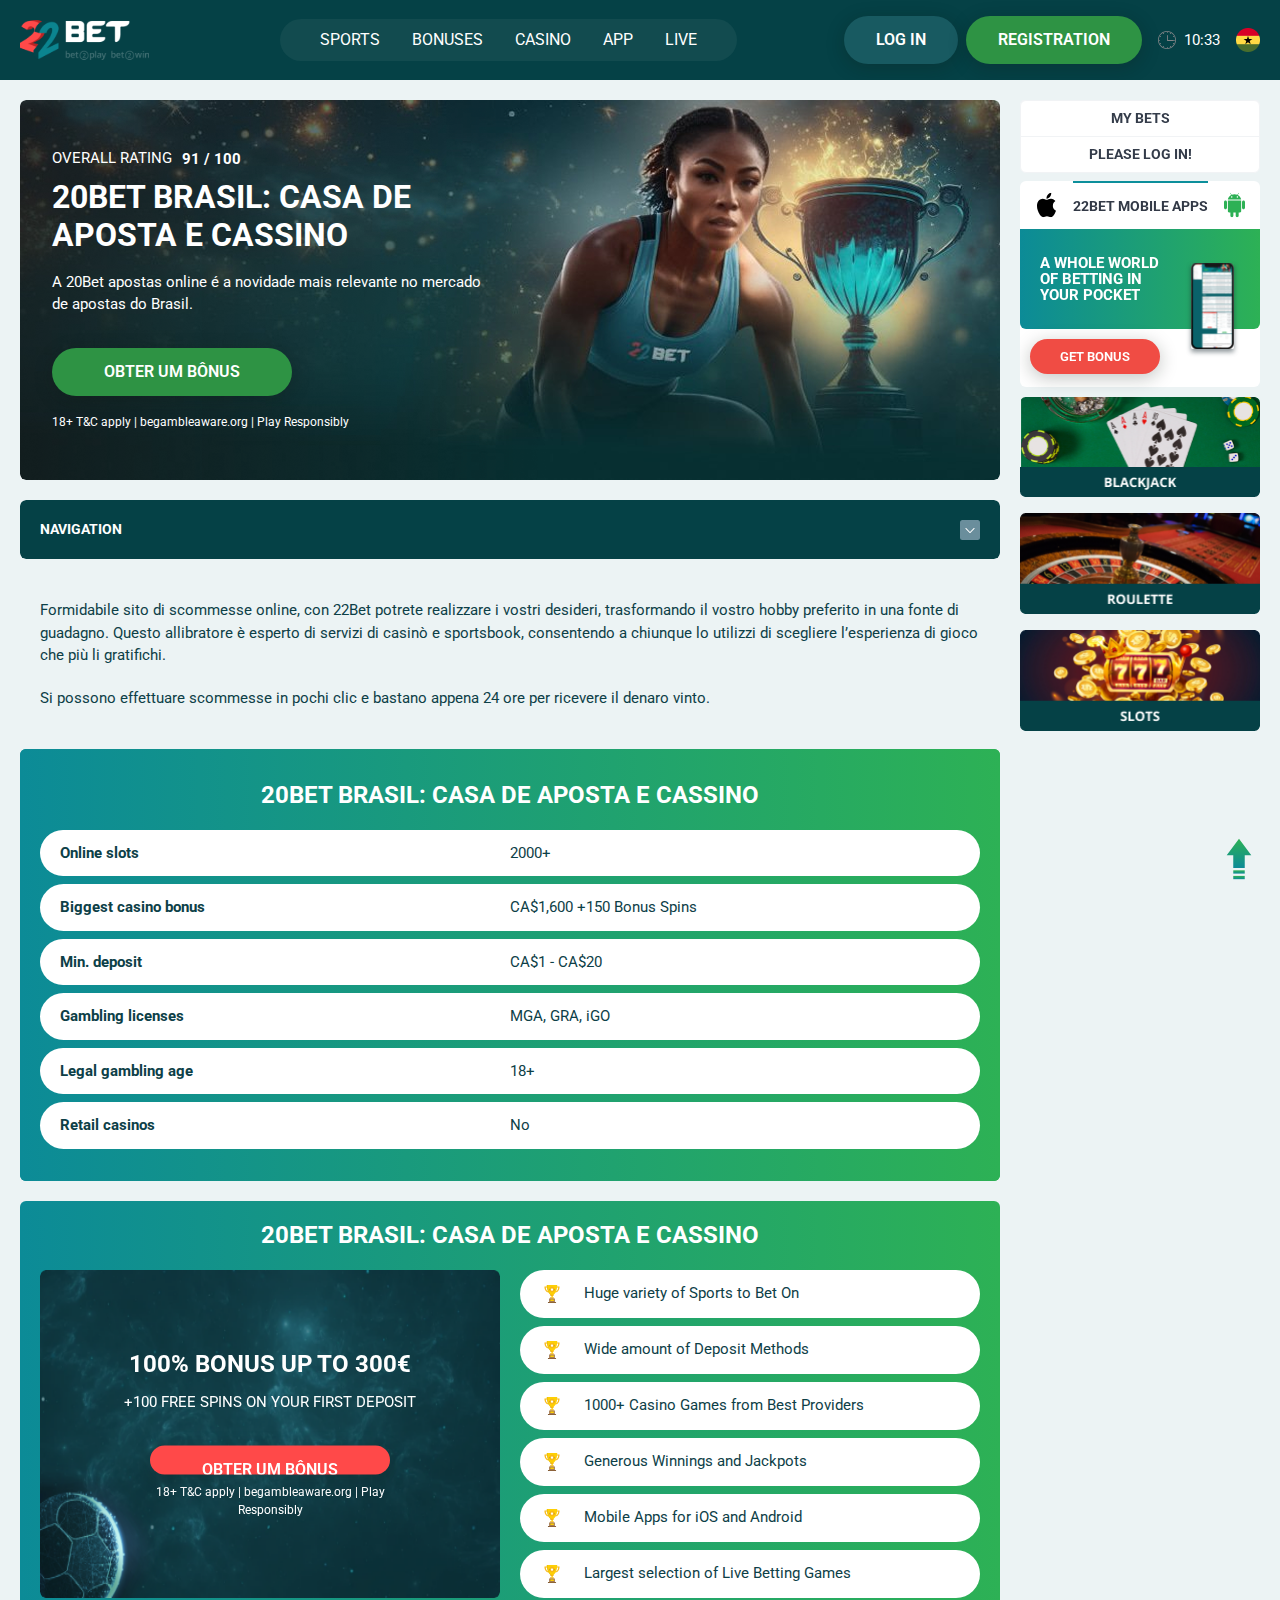
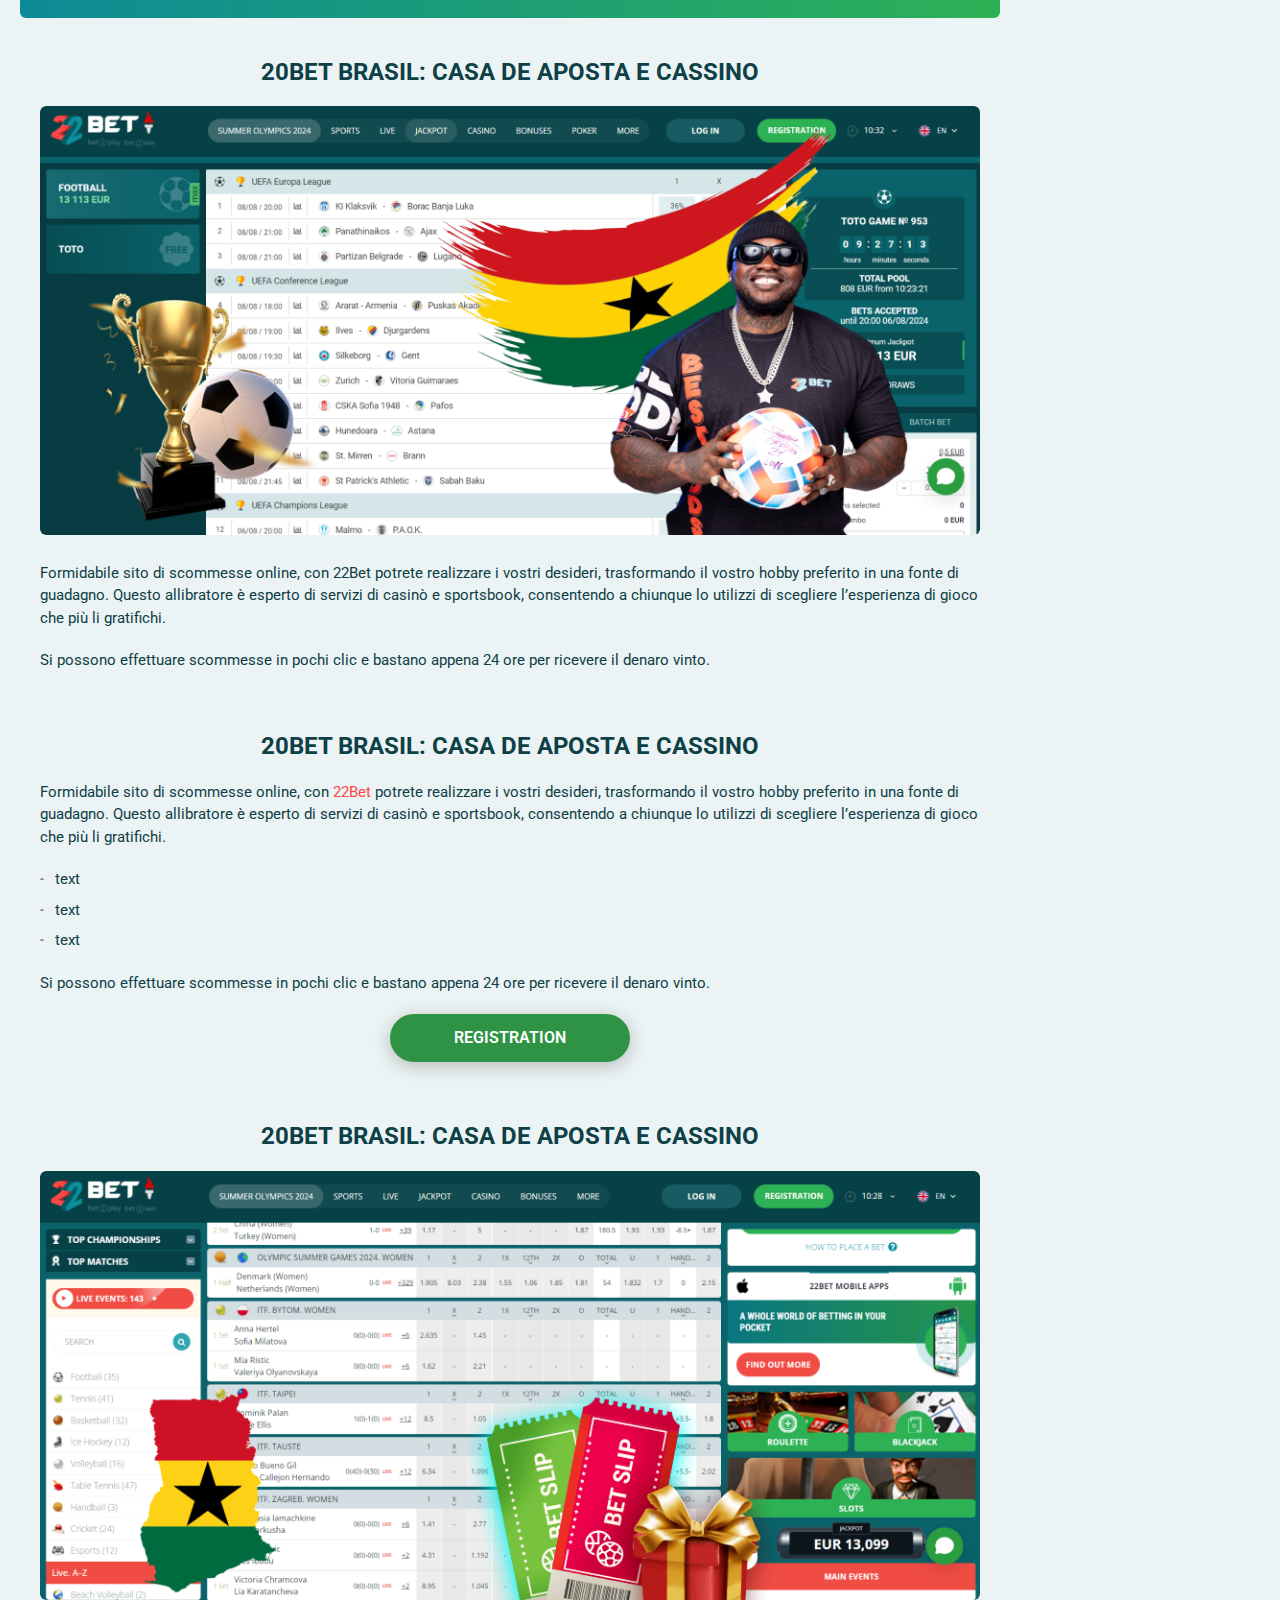
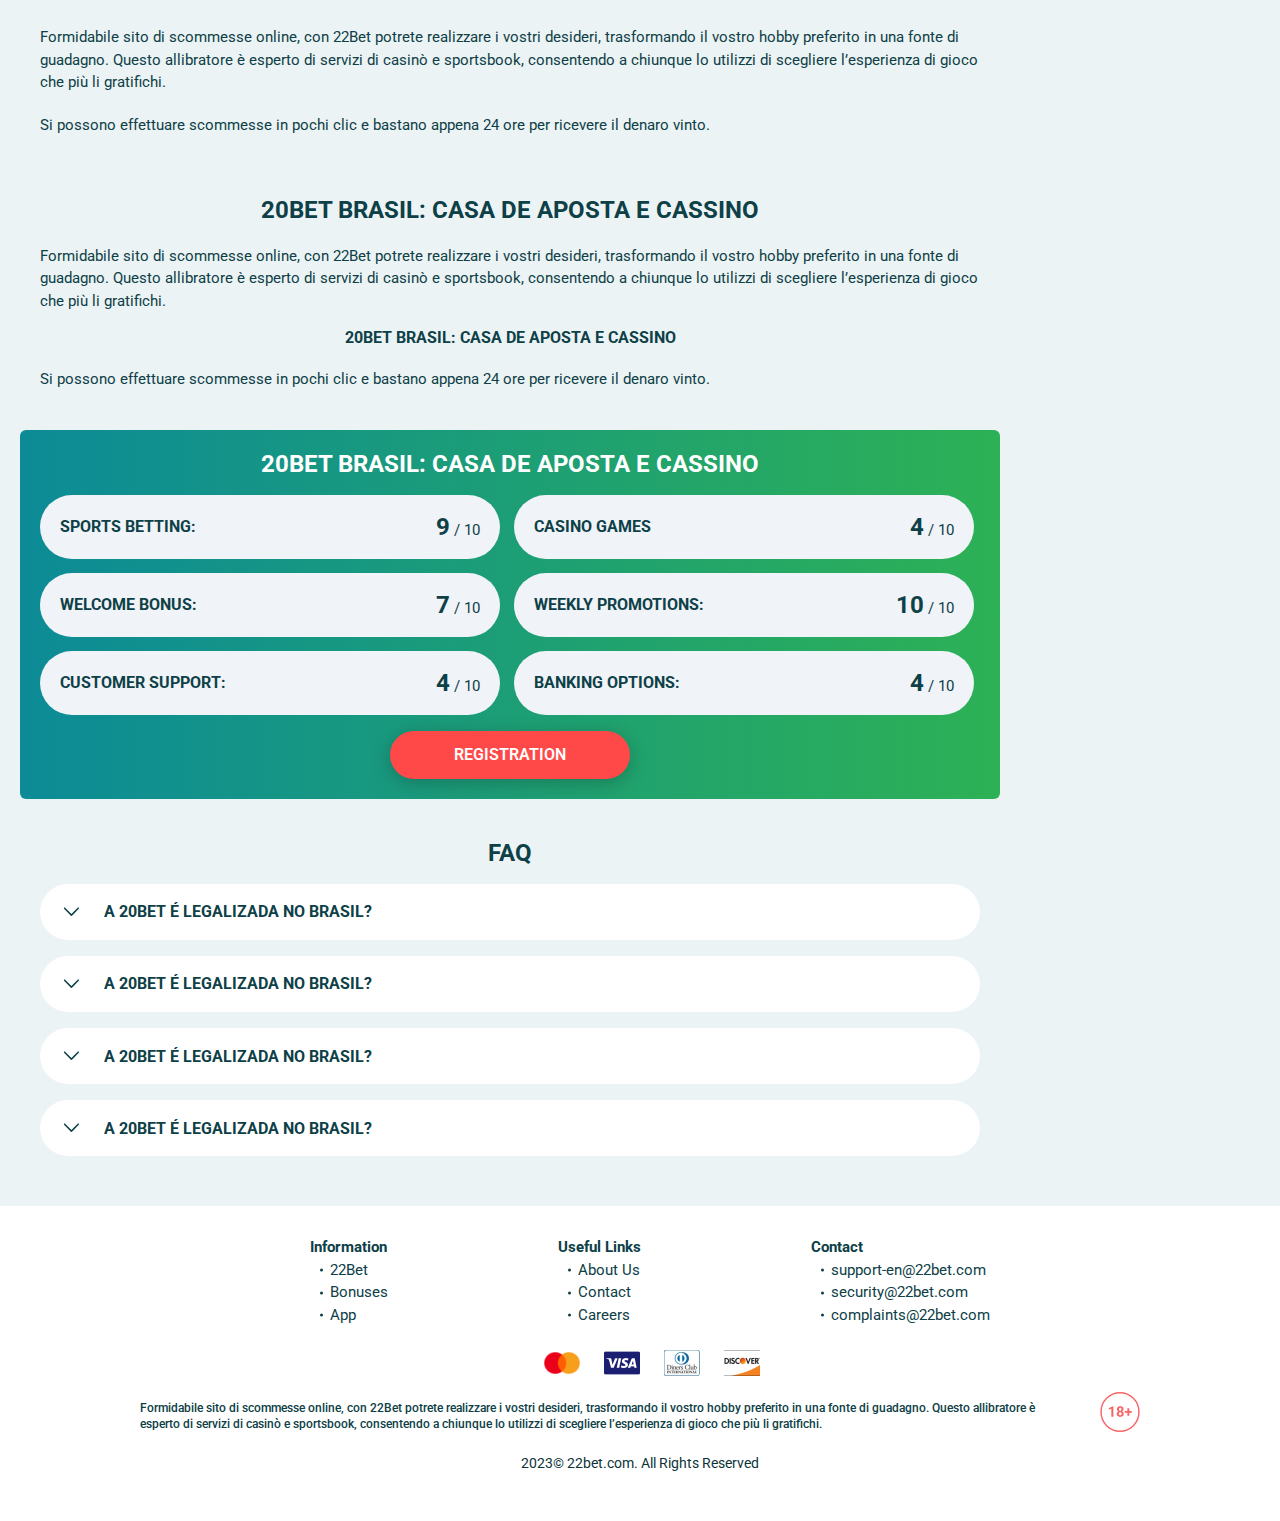
==== index.html @ 44156b43 "new" ====
<!DOCTYPE html>
<html lang="en-GH">
  <head>
    <meta charset="UTF-8" />
   
    <meta name="viewport" content="width=device-width, initial-scale=1.0" />
    <title>20Bet Brasil: casa de aposta e cassino</title>
    <meta name="description" content />
    <meta property="og:site_name" content />
    <meta property="og:title" content />
    <meta property="og:type" content="website" />
    <meta property="og:url" content />
    <meta property="og:image" content />
    <meta property="og:image:alt" content />
    <meta property="og:locale" content="en-GH" />
    <meta property="og:description" content />
    <link rel="preconnect" href="https://fonts.googleapis.com" />
    <link rel="preconnect" href="https://fonts.gstatic.com" crossorigin />
    <link
      href="https://fonts.googleapis.com/css2?family=Poppins&family=Roboto:wght@400;500;700&display=swap"
      rel="stylesheet"
    />
    <link rel="stylesheet" href="./css/reset.css" />
    <link rel="stylesheet" href="./css/main.css" />
    <link rel="stylesheet" href="./css/media.css"/>
    <link rel="icon" href="./images/Group.png" type="image/x-icon"/>
    <script
    src="https://code.jquery.com/jquery-3.6.1.min.js"
    integrity="sha256-o88AwQnZB+VDvE9tvIXrMQaPlFFSUTR+nldQm1LuPXQ="
    crossorigin="anonymous"
  ></script>
  </head>
  <body>
    <header class="header">
      <section class="content header__content">
        <a href="#" class="logo header__logo"
          ><img src="./images/logo.svg" alt="logo" title
        /></a>
        <button class="header__btn-menu" >
          <svg width="16px" height="16px" viewBox="0 0 16 16" xmlns="http://www.w3.org/2000/svg">
              <rect y="0" width="16" height="3" rx="1.5"></rect>
              <rect y="6.5" width="16" height="3" rx="1.5"></rect>
              <rect y="13" width="16" height="3" rx="1.5"></rect>
            </svg>
        </button>

          <nav class="menu header__menu">
            <ul class="header__menu-list">
                <li>
                    <a href="#">
                        Sports
                    </a>
                  </li>
              <li>
                <a href="#">
                 Bonuses
                </a>
              </li>
              <li>
                <a href="#">
                Casino
                </a>
              </li>
              <li>
                <a href="#">
                 App
                </a>
              </li>
              <li>
                <a href="#">
                    Live
                </a>
              </li>
             
            </ul>
            <div class="header__button header__button-menu " >
              <a href="#" class="button  button__login-menu">log in</a>
              <a href="#" class="button button__menu">registration</a>
            </div>
           
          </nav>
            <a href="#" class="button button__login">log in</a>
            <a href="#" class="button button__singup">registration</a>
            <div id="clock" class="header__time">00:00</div>
            <a href="" class="header__flag">
                <span><img src="./images/flag.png" alt="flag" title /></span>
                
              </a>
      </section>
    </header>
     <main class="main home">
      <section class="main__wrap">
        <aside class="sidebar sidebar-left ">
            <div class="sidebar-left__champion">
                <div class="top-champion__links-desk menu__review-desk">TOP Championships</div>
            </div>
            <div class="sidebar-left__matches">
                <div class="top-matches__links-desk menu__review-desk">Top matches</div>
            </div>
                <div class="sidebar-left__quik">
                  <div class="menu__links-desk"><a href="#">
                    <img src="./images/sidebar/liveEvents-sidebar.svg" alt="" title="">Live events: 143</a>
                  </div>
                  <ul class="menu__links">
                    <li>
                      <a href="#"
                        ><img
                          src="./images/sidebar/football.svg"
                          alt="Football"
                          title
                        />Football (44)</a
                      >
                    </li>
                    <li>
                      <a href="#"
                        ><img
                          src="./images/sidebar/tennis.svg"
                          alt="Tennis"
                          title
                        />Tennis (47)</a
                      >
                    </li>
                    <li>
                      <a href="#"
                        ><img
                          src="./images/sidebar/basketball.svg"
                          alt="Basketball"
                          title
                        />Basketball (26)</a
                      >
                    </li>
                    <li>
                      <a href="#"
                        ><img
                          src="./images/sidebar/hockey.svg"
                          alt="Ice Hockey"
                          title
                        />Ice Hockey (18)</a
                      >
                    </li>
                    
                    <li>
                      <a href="#"
                        ><img
                          src="./images/sidebar/volleyball.svg"
                          alt="Volleyball"
                          title
                        />Volleyball (15)</a
                      >
                    </li>
                   
                  </ul>
                </div>
              
                <div class="sidebar-left__review">
                  <div class="menu__review-desk sidebar__desk">Navigation</div>
                  <ul class="menu__review sidebar__list">
                    <li><a href="#">Review of 20Bet</a></li>
                    <li><a href="#">Registration</a></li>
                    <li><a href="#">20Bet Betting </a></li>
                    <li><a href="#">Layouts and navigation</a></li>
                    <li><a href="#">Sports betting</a></li>
                    <li><a href="#">Live betting</a></li>
                    <li><a href="#">Live stream</a></li>
                    <li><a href="#">Cash out</a></li>
                    
                  </ul>
                </div>
             
        </aside>
       <section class="content__wrapper ">

       
          <section class="content hero">
           
            <div class="background">
              <img src="./images/main/bg-main.png" alt="hero" title />
              
            </div>
            <div class="hero__wrapper">
              <div class="hero__data">
                <div class="hero__rating" itemscope itemtype="http://schema.org/Game">
                  <p>Overall Rating</p>
                  <meta itemprop="name" content="https://22betaccra.com/">
                  <span  itemprop="aggregateRating" itemscope itemtype="http://schema.org/AggregateRating">
                    <span itemprop="ratingValue">91</span>
                  <span>/</span> 
                  <span itemprop="bestRating">100</span>
                  <meta itemprop="reviewCount" content="100">
                  </span>
                </div>
                <h1 class="title general hero__title">
                  20Bet Brasil: casa de aposta e cassino
                </h1>
                <p>A 20Bet apostas online é a novidade mais relevante no mercado de apostas do Brasil.</p>
                <a href="#" class="button  hero__button">Obter um Bônus</a>
                <span class="hero__span">18+ T&C apply | begambleaware.org | Play Responsibly</span>
              </div>
             
            </div>
          </section>
          <section class="content menu-review__content">
              

            
                <div class="menu__review-desk menu__review-content">Navigation</div>
                <ul class="menu__review menu__review-list">
                    <li><a href="#">Review of 20Bet</a></li>
                    <li><a href="#">Registration</a></li>
                    <li><a href="#">20Bet Betting </a></li>
                    <li><a href="#">Layouts and navigation</a></li>
                    <li><a href="#">Sports betting</a></li>
                    <li><a href="#">Live betting</a></li>
                    <li><a href="#">Live stream</a></li>
                    <li><a href="#">Cash out</a></li>
                </ul>
             
          
          </section>
          <section class="content article">
            <p>
              Formidabile sito di scommesse online, con 22Bet potrete realizzare
              i vostri desideri, trasformando il vostro hobby preferito in una
              fonte di guadagno. Questo allibratore è esperto di servizi di
              casinò e sportsbook, consentendo a chiunque lo utilizzi di
              scegliere l’esperienza di gioco che più li gratifichi.
            </p>
            <p>
              Si possono effettuare scommesse in pochi clic e bastano appena 24
              ore per ricevere il denaro vinto.
            </p>
          </section>
          <section class="features">
            <div class="features__list features__table"> 
              <h2 class="title high features__title">20Bet Brasil: Casa de Aposta e Cassino</h2>
                <table>
                  <tbody>
                    <tr>
                      <td>Online slots</td>
                      <td>2000+</td>
                    </tr>
                    <tr>
                      <td>Biggest casino bonus</td>
                      <td>CA$1,600 +150 Bonus Spins</td>
                    </tr>
                    <tr>
                      <td>Min. deposit</td>
                      <td>CA$1 - CA$20</td>
                    </tr>
                    <tr>
                      <td>Gambling licenses</td>
                      <td>MGA, GRA, iGO</td>
                    </tr>
                    <tr>
                      <td>Legal gambling age</td>
                      <td>18+</td>
                    </tr>
                    <tr>
                      <td>Retail casinos</td>
                      <td>No</td>
                    </tr>
                  </tbody>
                </table>
                
              </div>
         
         </section> 
         <section class=" features">
          <h2 class="title high features__title features__title-last">20Bet Brasil: Casa de Aposta e Cassino</h2>
     <div class=" features__wrapp">
      <div class="features__wrapper">
        
        <div class=" features-banner__background">
          <img src="./images/main/banner-main.png" alt="background" title>
        </div>
       <div class="features-banner__data">
          <h2 class=" title   features-banner__title">100% BONUS UP TO 300€ </br> <span class=" features-banner__subtitle">+100 free spins on your first deposit</ы></h3>
          
          <a href="#" class="button features__button ">Obter um Bônus</a>
          <span class="hero__span banner__span">18+ T&C apply | begambleaware.org | Play Responsibly</span>
       
       </div>
      </div>
      <ul class="features__list features__item">
        <li >Huge variety of Sports to Bet On</li>
        <li >Wide amount of Deposit Methods</li>
        <li >1000+ Casino Games from Best Providers</li>
        <li >Generous Winnings and Jackpots</li>
        <li >Mobile Apps for iOS and Android</li>
        <li >Largest selection of Live Betting Games</li>
    </ul>
     </div>
     </section>
          <section class="content article">
            <h2 class="title high article__title">20Bet Brasil: Casa de Aposta e Cassino</h2>
            <div class="images">
                <img src="./images/main/image1-main.png" alt="banner" title />
              </div>
            <p>
              Formidabile sito di scommesse online, con 22Bet potrete realizzare
              i vostri desideri, trasformando il vostro hobby preferito in una
              fonte di guadagno. Questo allibratore è esperto di servizi di
              casinò e sportsbook, consentendo a chiunque lo utilizzi di
              scegliere l’esperienza di gioco che più li gratifichi.
            </p>
            <p>
              Si possono effettuare scommesse in pochi clic e bastano appena 24
              ore per ricevere il denaro vinto.
            </p>
           
          </section>
          <section class="content article">
            <h2 class="title high article__title">20Bet Brasil: Casa de Aposta e Cassino</h2>
            <p>
              Formidabile sito di scommesse online, con <a class="article__links" href="#">22Bet</a> potrete realizzare
              i vostri desideri, trasformando il vostro hobby preferito in una
              fonte di guadagno. Questo allibratore è esperto di servizi di
              casinò e sportsbook, consentendo a chiunque lo utilizzi di
              scegliere l’esperienza di gioco che più li gratifichi.
            </p>
            <ul>
              <li>text</li>
              <li>text</li>
              <li>text</li>
            </ul>
            <p>
              Si possono effettuare scommesse in pochi clic e bastano appena 24
              ore per ricevere il denaro vinto.
            </p>
            <a href="#" class="button article__button">registration</a>
          </section>
          <section class="content article">
            <h2 class="title high article__title">20Bet Brasil: Casa de Aposta e Cassino</h2>
            <div class="images">
                <img src="./images/main/image2-main.png" alt="banner" title/>
              </div>
            <p>
              Formidabile sito di scommesse online, con 22Bet potrete realizzare
              i vostri desideri, trasformando il vostro hobby preferito in una
              fonte di guadagno. Questo allibratore è esperto di servizi di
              casinò e sportsbook, consentendo a chiunque lo utilizzi di
              scegliere l’esperienza di gioco che più li gratifichi.
            </p>
            <p>
              Si possono effettuare scommesse in pochi clic e bastano appena 24
              ore per ricevere il denaro vinto.
            </p>
            
          </section>
          <section class="content article">
            <h2 class="title high article__title">20Bet Brasil: Casa de Aposta e Cassino</h2>
            <p>
              Formidabile sito di scommesse online, con 22Bet potrete realizzare
              i vostri desideri, trasformando il vostro hobby preferito in una
              fonte di guadagno. Questo allibratore è esperto di servizi di
              casinò e sportsbook, consentendo a chiunque lo utilizzi di
              scegliere l’esperienza di gioco che più li gratifichi.
            </p>

            <h3>20Bet Brasil: Casa de Aposta e Cassino</h3>

            <p>
              Si possono effettuare scommesse in pochi clic e bastano appena 24
              ore per ricevere il denaro vinto.
            </p>
            
          </section>
          <section class="content ratings ">
            <h2 class="ratings__title title high">
              20Bet Brasil: Casa de Aposta e Cassino
            </h2>
            
            <div class="rating__table table">
              <table>
               <tbody>
                 <tr>
                  <td>Sports Betting: </td>
                 
                  <td> <span class="ratings__data">
                    <span>9</span>
                    <span>/</span>
                    <span>10</span>
                  </span></td>
                </tr>
  
                <tr>
                  <td>Casino Games</td>
                 
                  <td><span class="ratings__data">
                    <span>4</span>
                    <span>/</span>
                    <span>10</span>
                  </span></td>
                </tr>
  
                <tr> 
                  <td>Welcome Bonus:</td>
                  
                  <td><span class="ratings__data">
                    <span>7</span>
                    <span>/</span>
                    <span>10</span>
                  </span></td>
                </tr>
              
                 <tr>
                  <td>Weekly Promotions:</td>
                 
                  <td><span class="ratings__data">
                    <span>10</span>
                    <span>/</span>
                    <span>10</span>
                  </span></td>
                </tr>
  
                <tr>
                  <td>Customer Support:</td>
                  
                  <td><span class="ratings__data">
                    <span>4</span>
                    <span>/</span>
                    <span>10</span>
                  </span></td>
                </tr>
  
                <tr>
                  <td>Banking Options:</td>
                 
                  <td><span class="ratings__data">
                    <span>4</span>
                    <span>/</span>
                    <span>10</span>
                  </span></td>
                </tr>
               </tbody>
              </table>
            </div>
          
          <a href="#" class="button ratings__button">registration</a>
          </section>
          <section class="content faq">
            <h2 class="title high faq__title">FAQ</h2>
            <ul class="faq__list " itemscope itemtype="https://schema.org/FAQPage">
              <li class="faq__item"  itemscope itemprop="mainEntity" itemtype="https://schema.org/Question">
                <h3 class="title medium faq__subtitle js-button-expander"  itemprop="name">A 20Bet é legalizada no Brasil?
                 </h3>
                <div  class="faq__answer js-expand-content" itemscope  itemprop="acceptedAnswer" itemtype="https://schema.org/Answer">
                  <p  itemprop="text">
                    Sim, a casa de apostas tem licença emitida por Curaçao, que é reconhecida no Brasil e a permite atuar por aqui.
                  </p>
                </div>
              </li>
              <li class="faq__item"  itemscope itemprop="mainEntity" itemtype="https://schema.org/Question">
                <h3 class="title medium faq__subtitle js-button-expander"  itemprop="name">A 20Bet é legalizada no Brasil?</h3>
                <div class="faq__answer js-expand-content" itemscope  itemprop="acceptedAnswer" itemtype="https://schema.org/Answer">
                  <p  itemprop="text">
                    Sim, a casa de apostas tem licença emitida por Curaçao, que é reconhecida no Brasil e a permite atuar por aqui.
                  </p>
                </div>
              </li> 
              <li class="faq__item"  itemscope itemprop="mainEntity" itemtype="https://schema.org/Question">
                <h3 class="title medium faq__subtitle js-button-expander"  itemprop="name">A 20Bet é legalizada no Brasil?</h3>
                <div class="faq__answer js-expand-content" itemscope  itemprop="acceptedAnswer" itemtype="https://schema.org/Answer">
                  <p  itemprop="text">
                    Sim, a casa de apostas tem licença emitida por Curaçao, que é reconhecida no Brasil e a permite atuar por aqui.
                  </p>
                </div>
              </li> 
              <li class="faq__item"  itemscope itemprop="mainEntity" itemtype="https://schema.org/Question">
                <h3 class="title medium faq__subtitle js-button-expander"  itemprop="name">A 20Bet é legalizada no Brasil?</h3>
                <div class="faq__answer js-expand-content" itemscope  itemprop="acceptedAnswer" itemtype="https://schema.org/Answer">
                  <p  itemprop="text">
                    Sim, a casa de apostas tem licença emitida por Curaçao, que é reconhecida no Brasil e a permite atuar por aqui.
                  </p>
                </div>
              </li> 
            </ul>
          </section>
          
        </section> 
        <aside class="sidebar sidebar-right ">
            <div class="sidebar__links">
                <p>My Bets</p>
                <a href="#">Please Log in!</a>
            </div>
            
         
            <div class="sidebar__info">
                <img src="./images/sidebar/apple-right-sidebar.svg" alt="apple" title>
                <div class="sidebar__subtitle">22bet mobile apps</div>
                <img src="./images/sidebar/android-right-sidebar.svg" alt="android" title>
              </div>
             <div class="sidebar__wrap">
              <div class="sidebar__deskription">
                <p>A whole world of betting in your pocket</p>
                <img src="./images/sidebar/phone-right-sidebar.svg" alt="iphone" title>
             </div>
             <a href="#" class="button sidebar__button">get bonus</a>
             </div>
             <div class="sidebar__cards">
                <a href="#"><img src="./images/sidebar/blackjack.png" width="115" alt="blackjack" title></a>
              <a href="#"><img src="./images/sidebar/roulette.png" width="115" alt="roulette" title></a>
             
             <a href="#"><img src="./images/sidebar/slots.png" width="240" alt="slots" title></a>
             </div>
        </aside> 
        <div class=""  onclick="scrollToTop()">
          <button class="main__arrow" id="scrollToTopBtn"></button>
        </div> 
        
      </section>
    </main> 
     <footer class=" footer ">
      <section class="content footer__content">
        <ul class="footer__menu">
          <li>
            <div>Information</div>
            <ul class="footer__info">
              <li><a href="#">22Bet</a></li>
              <li><a href="#">Bonuses</a></li>
              <li><a href="#">App</a></li>
            </ul>
          </li>
          <li>
            <div>Useful Links</div>
            <ul class="footer__info">
              <li><a href="#">About Us</a></li>
              <li><a href="#">Contact</a></li>
              <li><a href="#">Careers</a></li>
            </ul>
          </li>
          <li>
            <div>Contact</div>
            <ul class="footer__info">
              <li><a href="mailto:support-en@22bet.com">support-en@22bet.com</a></li>
              <li><a href="mailto:security@22bet.com">security@22bet.com</a></li>
              <li><a href="mailto:complaints@22bet.com">complaints@22bet.com</a></li>
            </ul>
          </li>
        </ul>
       
          <ul class="footer__cards-list">
            <li>
                <a href="#"
                  ><img
                    src="./images/mastercard.png"
                    alt="mastercard"
                    title
                /></a>
              </li>
            <li>
              <a href="#"
                ><img src="./images/visa.png" alt="cardvisa" title
              /></a>
            </li>
            <li>
                <a href="#"
                  ><img src="./images/diners.png" alt="diners" title
                /></a>
              </li>
              <li>
                <a href="#"
                  ><img src="./images/discover.png" alt="discover" title
                /></a>
              </li>
            
          </ul>
       
        <div class="footer__wrapp">
          <div class="footer__text">
            <p>
                Formidabile sito di scommesse online, con 22Bet potrete realizzare i vostri desideri, trasformando il vostro hobby preferito in una fonte di guadagno. Questo allibratore è esperto di servizi di casinò e sportsbook, consentendo a chiunque lo utilizzi di scegliere l’esperienza di gioco che più li gratifichi.
            </p>
            
           
          </div>
          <div class="footer__age">
            <img src="./images/age.svg" alt="age" title />
          </div>
        </div>
        <p class="footer__copy">2023&copy; 22bet.com. All Rights Reserved</p>
      </section>
    </footer>
    <script src="./js/arrowUp.js" defer></script>
    <script src="./js/sidebar.js" defer></script>
    <script src="./js/expander.js" defer></script>
    <script src="./js/mobile-menu.js" defer></script>
    <script src="./js/clock.js" defer></script>
  </body>
</html>
---- css/main.css ----
html {
  -webkit-text-size-adjust: 100%;
  scroll-behavior: smooth;
}

body {
  display: block;
  position: relative;
  width: 100%;
  background: #ECF3F4;
  font-family: "Roboto", sans-serif;
  font-size: 15px;
  font-weight: 400;
  line-height: 22.5px;
  text-align: left;
  color: #0d4047;
}

.content {
  display: block;
  position: relative;
  width: 100%;
  max-width: 1020px;
  overflow: hidden;
  border-radius: 6px;
  background: transparent;

  padding: 20px;
  margin: 0 auto 20px auto;
}

h1,
h2,
h3,
h4,
.title {
  display: block;
  position: relative;
  font-size: 32px;
  font-weight: 700;
  line-height: 38.4px;
  text-align: center;
  color: #ffffff;
}

h1,
.title.general {
  text-transform: uppercase;
}

h2,
.title.high {
  display: flex;
  align-items: center;
  justify-content: center;
  font-size: 24px;
  line-height: 28.8px;
  color: #0D4047;
  text-transform: uppercase;
  
}

h3,
title.medium {
  font-size: 16px;
  line-height: 19.2px;
  text-align: left;
  color: #0d4047;
}

article > *,
.article > *,
.desk > * {
  margin-top: 20px;
}

article > *:first-child,
.article > *:first-child,
.desk > *:first-child {
  margin-top: 0 !important;
}

article > h2,
.article > h2,
.desk > h2 {
  margin-top: 32px;
}

article > h3,
.article > h3,
.desk > h3 {
  margin-top: 16px;
}

.button {
  position: relative;

  min-width: 240px;
  height: 48px;
  border-radius: 60px;
  background: #2e9344;
  overflow: hidden;
  font-size: 16px;
  font-weight: 600;
  line-height: 20.48px;
  text-align: center;
  text-decoration: none;
  text-transform: uppercase;
  color: #ffffff;
  white-space: nowrap;
  cursor: pointer;
  box-shadow: 0px 4px 18px 0px #0e181140;

  padding: 14px 52px;
  margin: 0 auto;

  transition: all 0.5s;
}

.button:hover {
  background: #185a61;
}

.header,
.main,
.footer {
  display: flex;
  position: relative;
  justify-content: space-between;
  align-items: center;

  max-width: 1600px;
  max-width: 100%;

  margin: 0 auto;
}

.background {
  display: block;
  position: absolute;
  bottom: 0;
  left: 0;
  height: 100%;
  width: 100%;
  overflow: hidden;
}

.background img {
  position: relative;
  width: 100%;
  height: 100%;
  object-fit: cover;
  border-radius: 6px;
}

.images img {
  border-radius: 6px;
  width: 100%;
  height: 100%;
  overflow: hidden;
}

/* -------------------HEADER---------------- */
.header {
  position: fixed;
  top: 0;
  left: 0;
  right: 0;
  width: 100%;
  z-index: 100;
  background: #054146;
}

.header__content {
  position: relative;
  display: flex;
  flex-direction: row;
  align-items: center;
  justify-content: space-between;
  max-width: 1600px;
  max-height: 80px;
  border-radius: 0;
  background: #054146;
  padding: 16px 30px;
  margin: 0 auto;
}

.logo {
  display: block;
  position: relative;
  max-width: 129px;
  margin-right: 131px;
}

.logo img {
  display: block;
  position: relative;
  width: auto;
  max-height: 48px;
}

.logo:hover {
  transform: scale(1.1);
}
.header__menu {
  display: flex;
  white-space: nowrap;
  overflow-y: auto;
}

.header__menu-list {
  display: flex;
  justify-content: center;
  align-items: center;
  white-space: nowrap;
  flex: 1 1 auto;
  gap: 8px;
  background: #124b4f;
  border-radius: 60px;
  padding: 0 28px;
}
.header__menu-list li {
  display: block;
  padding: 10px 12px;
}

.header__menu-list li a {
  display: inline-flex;
  position: relative;
  align-items: center;
  font-weight: 400;
  font-size: 16px;
  line-height: 20.48px;
  text-transform: uppercase;
  color: #ffffff;
  transition: all 0.5s;
}

.header__menu-list a:hover {
  color: #2e9344;
}

.menu a {
  display: none;
}

span {
  display: inline-block;
}

.header__menu-list a img,
.header__flag img {
  width: 24px;
  height: 24px;
  vertical-align: middle;
}

.header__menu-list a span:last-child {
  margin-left: 16px;
}

.header__flag span:first-child {
  flex: 0 1 24px;
}

.header__flag {
  margin-left: 16px;
}

.button__login {
  margin-left: auto;
}

.button__login {
  min-width: 114px;
  background: #185a61;
  box-shadow: 0px 4px 18px 0px #0e181140;
  margin: 0 8px 0 auto;
  padding: 14px 32px;
}

.button__singup {
  margin: 0;
  min-width: 176px;
  padding: 14px 32px;
}
.header__time {
  color: #ffffff;
  position: relative;
  padding-left: 26px;
  margin-left: 16px;
}

.header__time::before {
  content: "";
  display: block;
  position: absolute;
  width: 18px;
  height: 18px;
  top: 50%;
  transform: translateY(-50%);
  left: 0;
  background: url(../images/clock.svg) no-repeat center center / contain;
}
.button__login:hover {
  background: #2e9344;
}

.header__btn-menu {
  display: block;
  flex: 0 1 auto;
  min-width: 0;
  border: 1px solid #ffffff;
  border-radius: 10px;
  background: #0a626a;
  padding: 12px;
  margin-left: 12px;
  order: 3;
}

svg {
  position: relative;
  fill: #ffffff;
  line-height: 1;
  vertical-align: 1;
}

/* ------------------ MAIN------------- */
.main.home {
  display: flex;
  margin-bottom: 70px;
}

.main__wrap {
  display: flex;
  position: relative;
  flex: 1 1 100%;
  justify-content: center;
  align-items: stretch;
  max-width: 1600px;
  padding: 20px 30px;
  margin: 0 auto;
}

/*--------------------MAIN__SIDEBAR-------------- */

.sidebar {
  position: relative;
  align-self: stretch;

  flex: 0 0 240px;
}

.sidebar {
  align-self: stretch;
  position: sticky;
  flex: 0 0 240px;
  top: 100px;
  bottom: 20px;
  height: calc(100vh - 110px);
  overflow: auto;
}

.sidebar::-webkit-scrollbar {
  display: none;
}

.sidebar-left__quik,
.sidebar-left__review {
  overflow: hidden;
  border-radius: 6px;
  background: #Ffffff;
}

.sidebar-left__quik {
  margin-bottom: 24px;
}

.menu__review-desk {
  position: relative;
  background: #054146;
  font-weight: 700;
  font-size: 14px;
  line-height: 19.07px;
  text-transform: uppercase;
  color: #ffffff;

  padding: 6px 12px;
}

.top-champion__links-desk,
.top-matches__links-desk {
  position: relative;
  border-top-right-radius: 6px;
  border-top-left-radius: 6px;
  padding-left: 40px;
}
.top-champion__links-desk {
  margin-bottom: 2px;
}

.top-champion__links-desk::before,
.top-matches__links-desk::before {
  content: "";
  display: block;
  position: absolute;
  left: 12px;
  top: 50%;
  transform: translateY(-50%);
  width: 16px;
  height: 16px;
  background: url(../images/sidebar/champion.svg) center center / contain;
  transition: all 0.5s;
}

.top-matches__links-desk::before {
  background: url(../images/sidebar/matches.svg) center center / contain;
}
.top-matches__links-desk {
  margin-bottom: 8px;
}

.menu__links li,
.menu__review li {
  position: relative;
  padding: 8px 16px;
}
.menu__links li:not(:last-child),
.menu__review li:not(:last-child) {
  border-bottom: 1px solid #f1f3f5;
}

.menu__review li {
  padding: 8px 20px;
}

.menu__links li a {
  font-size: 14px;
  font-weight: 300;
  color: #9299a2;
  line-height: 35px;
}

.menu__review li a {
  position: relative;
  color: #0d4047;
  font-weight: 300;
  font-size: 15px;
  line-height: 22.5px;
}

.menu__links li a img {
  vertical-align: middle;
  margin-right: 8px;
}

.sidebar__review {
  margin-top: 20px;
}

.menu__review-content::after,
.menu__review-desk::after {
  content: "";
  position: absolute;
  right: 12px;
  top: 50%;
  transform: translateY(-50%);
  width: 16px;
  height: 16px;
  background: url(../images/sidebar/sidebar-arrowDown.svg) center center /
    contain;
  transition: all 0.5s;
}

.menu__review-content::after {
  width: 20px;
  height: 20px;
  right: 20px;
}

.menu__review-content.active::after,
.menu__review-desk.active::after {
  transition: all 0.5s;
  background: url(../images/sidebar/sidebar-arrowUp.svg) center center / contain;
}

.menu-review__content {
  display: none;
  padding: 0;
  margin-bottom: 20px;
}

.menu__review-content {
  position: relative;
  padding: 20px;
  border-radius: 6px;
}

.menu__links-desk {
  background: #fffaeb;
  padding: 12px;
}
.menu__links-desk a {
  position: relative;
  display: flex;
  align-items: center;
  background: #f04c44;
  color: #ffffff;
  font-size: 13px;
  font-weight: 700;
  line-height: 34px;
  padding: 3px;
  text-transform: uppercase;
  border-radius: 60px;
}

.menu__links-desk a:hover {
  transform: scale(1.1);
}

.menu__links-desk a::after {
  content: "";
  display: block;
  position: absolute;
  top: 50%;
  transform: translateY(-50%);
  right: 30px;
  width: 38px;
  height: 7px;
  background: url(../images/sidebar/live-events-sidebar.svg);
}

.menu__review-content.active {
  border-bottom-left-radius: 0;
  border-bottom-right-radius: 0;
}

.menu__review li a {
  position: relative;
  white-space: nowrap;
}

.menu__review li:hover a {
  color: #FF4949;
  text-decoration: underline;
  
}

.menu__review.active {
  display: block;
  background: #ffffff;
  border-radius: 6px;
  border-top-left-radius: 0;
  border-top-right-radius: 0;
}
.menu__review-list {
  padding: 0;
}
.menu__review-list li {
  padding: 8px 16px;
}
.content__wrapper {
  margin: 0 10px;

  flex: 0 1 calc(100% - 240px * 2 - 10px * 2);
}

.sidebar__info {
  display: flex;
  justify-content: center;
  border-top-left-radius: 6px;
  border-top-right-radius: 6px;
  background: #ffffff;
  gap: 14px;
}
.sidebar__subtitle {
  font-size: 14px;
  font-weight: 700;
  line-height: 16.41px;
  text-transform: uppercase;
  color: #323946;
  border-top: 2px solid #0c8f9b;
  padding: 14.5px 0;
}

.sidebar__deskription {
  position: relative;
  height: 100px;
  border-bottom-left-radius: 6px;
  border-bottom-right-radius: 6px;
  background: linear-gradient(90deg, #0c8b97 0%, #2db155 100%);
}

.sidebar__deskription p {
  max-width: 153px;
  font-weight: 700;
  line-height: 16.41px;
  text-align: left;
  text-transform: uppercase;
  color: #ffffff;

  padding: 26px 0 0 20px;
}

.sidebar__deskription img {
  position: absolute;
  top: 30%;
  right: 20px;
  width: 55px;
  height: 110px;
}

.sidebar__links {
  background: #ffffff;
  border: 1px solid #f1f3f5;
  border-radius: 6px;
  margin-bottom: 8px;
  box-shadow: 0px -1px 0px 0px #f1f3f5;
}

.sidebar__links p,
.sidebar__links a {
  display: block;
  font-size: 14px;
  font-weight: 700;
  line-height: 19.07px;
  text-align: center;
  color: #343c4a;
  text-transform: uppercase;
  padding: 8px;
}

.sidebar__links p {
  border-bottom: 1px solid #f1f3f5;
}

.sidebar__wrap {
  max-height: 158px;
  border-bottom-left-radius: 6px;
  border-bottom-right-radius: 6px;
  background: #ffffff;
  margin-bottom: 10px;
}

.sidebar__button {
  display: inline-block;
  min-width: 130px;
  height: 35px;
  font-size: 13px;
  line-height: 15.23px;
  background: #f04c44;

  padding: 10px 15px;
  margin: 10px 0 13px 10px;
}

.sidebar__cards {
  display: flex;
  flex-direction: column;
  
  gap: 10px;
}

.sidebar__cards a img{
  width: 100%;
  height: auto;
}

/* -----------hero ----------- */
.content__wrapper {
  position: relative;
  top: 80px;

  margin-left: 20px;
  margin-right: 20px;
}

.hero {
  padding: 0;
  height: 380px;
  display: flex;
  align-items: center;
  padding: 21px 21px 21px 0;
}

.hero__wrapper {
  display: flex;
  align-items: center;
}

.hero__data {
  display: block;
  position: relative;
  max-width: 500px;
  padding: 32px;
}

.hero__title {
  margin-bottom: 16px;
  text-align: start;
}

.hero__data p {
  color: #ffffff;
}

.hero__rating {
  display: flex;
  font-weight: 700;
  text-transform: uppercase;
  align-items: center;
  color: #ffffff;

  margin-bottom: 8px;
}

.hero__rating p {
  margin-right: 10px;
  font-weight: 400;
}
.hero__button,
.ratings__button {
  display: inline-block;
  width: 240px;
  background: #2E9344;
  box-shadow: 0px 4px 18px 0px #0e181140;
  margin-top: 32px;
  margin-bottom: 8px;
}

.hero__data span {
  font-size: 15px;
  font-weight: 700;
  line-height: 18px;

  color: #ffffff;
}

.hero__data .hero__span {
  font-weight: 400;
  font-size: 12px;
  line-height: 18px;
  color: #ffffff;
}

/* --------------------features----------- */

.features {
  display: flex;
  flex-direction: column;
  
 width: 100%;
 background: linear-gradient(90deg, #0C8B97 0%, #2DB155 100%);
 border-radius: 6px;

 margin-bottom: 20px;
}

.features__wrapp {
 position: relative;
 display: flex;
 flex-direction: row;
 overflow: hidden;
 width:100%;
 padding: 0 20px 20px 20px;
 gap:20px;
 height: auto;
 
 
}

.features .features__title{
  color:#ffffff;
  margin-bottom: 20px;
  white-space: normal;

}

.features__title-last{
padding-top: 20px;
padding-left: 20px;padding-right: 20px;
}

.features__wrapper,.features__item{
width: calc(50% - 10px);
position: relative;
}
.features__list.features__item{
  padding: 0;
}

.features__banner {
 position: relative;
 top: 0;
 left: 0;
 align-items: center;
 flex-direction: column;
}

.features-banner__background {
 position: relative;
 height: 100%;
 border-radius: 6px;

 
}

.features-banner__background img {
 display: block;
 position: relative;
 width: 100%;
 height: 100%;
 border-radius: 6px;
 
 background-size: cover;
 background-position: center;
 
}
.features .content__wrapp-last{
 flex-direction: row-reverse;

}

.features-banner__title::after, .features-banner__title::before{
 display: none;
}

.features-banner__data {
 display: flex;
 position: absolute;
 justify-content: center;
 align-items: center;
 flex-direction: column;
 top: 50%;

 left: 50%;
 width: 356px;
 height: 233px;
 text-align: center;
 transform: translate(-50%, -50%);
 padding: 32px;
 z-index: 3;
}

.features-banner__title {
 font-size: 24px;
 font-weight: 700;
 line-height: 28.8px;
 margin-bottom: 32px;
 color: #FFFFFF;
 white-space: nowrap;
 text-decoration: none;
}

.features-banner__title span {
 font-size: 15px;
 font-weight: 400;
 line-height: 17.58px;
 color: #ffffff;
 margin-top: 16px;
}

.banner__span{
  font-weight: 400;font-size: 12px;line-height: 18px;
  color:#ffffff;
  margin-top: 8px;

}
.features__button{
  background: #FF4949;
  box-shadow: 0px 4px 18px 0px #0E181140;

 z-index: 3;
 margin-right: 0;
 margin-left: 0;
}

.features-banner__button {
 margin-left: 0;
 margin-right: 0;
}

.content__wrapp {
 display: flex;
 flex-direction: column;
 gap:20px;
 width: 50%;

}

.features__list {
 position: relative;
 border-radius: 6px;
 padding: 32px 20px;
 
 
}

.features__list li,.features__table tr,
.rating__table tr {
 display: flex;
 flex-direction: row;
 align-items: center;
 position: relative;
 border-radius: 80px;
 background:#FFFFFF;
 padding: 12px 20px;
}

.features__table td:nth-child(1) {
 font-weight: 700;
}

.features__list li + li,
.rating__table tr + tr {
 margin-top: 8px;
}
.features__list li::before {
 content: "";
 display: block;
 position: relative;
 min-width: 24px;
 height: 24px;
 background: url(../images/main/features-icon.svg) no-repeat center
   center/contain;
 vertical-align: middle;
 margin-right: 20px;
}

.features__table{
  background: linear-gradient(90deg, #0C8B97 0%, #2DB155 100%);

}



.features__table table {
 width: 100%;
}

.features__table tr {
 display: flex;
 align-items: center;
 
 padding: 12px 20px;
 margin-top: 8px;
}

.features__table tr:first-child {
 margin-top: 0;
}
.features__table td {
 width: 50%;
 
}

.features__table td:first-child{
 
 padding-right: 10px;
}



/* ----------------review------------- */

.article {
  display: flex;
  flex-direction: column;
}
.article ul li {
  position: relative;
  padding-left: 15px;
}

.article ul li + li {
  margin-top: 8px;
}

.article ul li::before {
  content: "";
  position: absolute;
  left: 0;
  top: 50%;
  transform: translateY(-50%);
  width: 4px;
  height: 1px;
  border-radius: 50%;
  background: #282b30;
}

.article__button {
  background: #2e9344;
  margin: 20px auto 0 auto;
  
}

.article h3 {
  text-align: center;
  text-transform: uppercase;
}

.article__links {
  color: #ff4949;
}

/* ------------sidebar-right----------- */

.menu__casino {
  display: flex;
  flex-wrap: wrap;
  gap: 8px;
  align-items: center;
  padding: 8px;
}

.menu__casino li a {
  border-radius: 10px;
  overflow: hidden;
}

.menu__casino li a img {
  display: block;
  border-radius: 12px;
}

.main__sidebar-right {
  margin-bottom: 0;
}
/* --------------rating------------------- */

.ratings__wrap {
  display: flex;
}

.rating__table {
  display: flex;
  gap: 20px;
  margin-top: 16px;
}

.rating__table table {
  width: 100%;
}

.rating__table table {
  display: flex;
}

.rating__table tbody {
  display: flex;
  flex-direction: row;
  flex-wrap: wrap;
  gap:14px;
  width: 100%;
}

.ratings__button {
  margin-top: 16px;
  background: #FF4949;
  margin-left: auto;
  margin-right: auto;
  display: flex;
  justify-content: center;
  margin-bottom: 0;
}

.rating__table tr {
  display: flex;
  flex-wrap: wrap;
  justify-content: space-between;
  align-items: center;
  white-space: nowrap;
  background: #f0f3f8;
  border-radius: 80px;
  padding: 16px 20px;
  width: calc(33.333% - 10px);
  
  
}

.table tr td:nth-child(1) {
  flex: 0 0 143px;
  font-size: 16px;
  line-height: 24px;
  text-transform: uppercase;
  font-weight: 700;
}
.table tr td:nth-child(3) {
  flex: 0 1 40px;
  font-weight: 700;
}
.table tr td:nth-child(2) {
  display: flex;
  margin-left: auto;
 
}

.table tr td:nth-child(2) img {
  width: 24px;
  height: 24px;
}

.rating__table tr + tr {
  margin-top: 0;
}

.ratings {
  padding: 20px;
  background: linear-gradient(90deg, #0C8B97 0%, #2DB155 100%);

}

.ratings .ratings__title{
  color:#ffffff;
}

.ratings__data span:nth-child(1) {
  font-size: 24px;
  line-height: 32px;
  font-weight: 700;
  
}

/* ----------faq----------------------- */
.faq__subtitle {
  position: relative;
  font-weight: 700;
  font-size: 16px;
  line-height: 19.2px;
  text-align: left;
  background: #FFFFFF;
  border-radius:100px;
  color: #0d4047;
  text-transform: uppercase;
  cursor: pointer;
  padding: 18.5px 20px 18.5px 64px;
}

.faq__list li + li {
  margin-top: 16px;
}

.faq__title {
  margin-bottom: 16px;
}

.faq__subtitle::after {
  content: "";
  display: block;
  position: absolute;
  top: 50%;
  transform: translateY(-50%);
  left: 20px;
  width: 24px;
  height: 24px;
  background: url(../images/faqDown.svg) no-repeat center center / contain;
  transition: all 0.5s;
}

.faq__subtitle.active::after {
  background: url(../images/faqUp.svg) no-repeat center center / contain;
  transition: all 0.5s;
}

.faq__item {
  position: relative;
}

.faq__subtitle.active {
  background: linear-gradient(90deg, #0C8B97 0%, #2DB155 100%);
  color:#FFFFFF; 
  transition: all 0.5s;
}

.faq__answer {
  position: relative;
  background: transparent;
  color: #0d4047;
  padding: 16px 20px 0 20px;
}

.js-expand-content {
  display: none;
  overflow: hidden;
}

.js-expand-content.expanded {
  height: 100%;
}

/* ---------main__arrow------ */
.main__arrow {
  display: block;
  position: fixed;
  width: 42px;
  height: 42px;
  right: 20px;
  bottom: 20px;

  background: url(../images/ArrowUp.svg) no-repeat center center / contain;
  z-index: 100;
}

/* ------------footer----------------- */
.footer {
  display: flex;
  position: relative;

  background: #ffffff;
}

.footer__content {
  padding: 30px 10px;
  padding: 30px 10px 30px 30px;
  background: transparent;
}
.footer__menu {
  display: flex;
  justify-content: space-evenly;
}

.footer__menu div {
  font-weight: 700;
  color: #0d4047;
}

.footer__menu li {
  position: relative;
  color: #0d4047;
  padding-left: 20px;
}
.footer__info {
  position: relative;
}

.footer__menu .footer__info li::before {
  content: "";
  display: block;
  position: absolute;
  top: 50%;
  transform: translateY(-50%);
  left: 10px;
  width: 3px;
  height: 3px;
  border-radius: 50%;
  background: #0d4047;
}
.footer__info a {
  color: inherit;
}

.footer__cards-list {
  display: flex;
  flex-wrap: wrap;
  align-content: center;
  justify-content: center;
  align-items: center;
  margin-bottom: 16px;
}

.footer__cards-list li {
  margin-left: 24px;
  margin-top: 24px;
}

.footer__cards-list li img {
  width: 100%;
  width: 36px;
  height: 26px;
  height: auto;
  display: block;
}

.footer__text {
  margin-right: 24px;
}

.footer__text p {
  font-size: 12px;
  font-weight: 500;
  line-height: 16px;
}

.footer__text p + p {
  margin-top: 8px;
}

.footer__wrapp {
  display: flex;
  flex-direction: row;
  justify-content: space-between;
  align-items: center;
  margin-bottom: 16px;
}

.footer__age img {
  max-width: 40px;
  max-height: 40px;
}

.footer__information {
  display: flex;
  justify-content: center;
}

.footer__information li + li {
  margin-left: 24px;
}

.footer__copy {
  color: #0b3338;
  font-size: 14px;
  line-height: 16.41px;
  text-align: center;
}

/* --------------bonus page------------- */
.breadcrumbs {
  display: flex;
  text-align: center;
  margin-bottom: 8px;
  white-space: nowrap;
}

.breadcrumbs li:not(:last-child) a {
  padding-left: 0;
}

.breadcrumbs li a {
  font-weight: 400;
  color: #ffffff;
  padding: 10px;
}

.breadcrumbs li:first-child a:hover {
  color: #ff6b00;
}

.breadcrumbs li:last-child a {
  font-weight: 700;
}

.breadcrumbs > li:not(:last-child):after {
  content: "|";
  position: relative;
  color: #ffffff;
}

.breadcrumbs li:nth-child(1) a span {
  font-weight: 400;
}

.main-page.home {
  top: 80px;
  display: block;
}

.main__wrap-page {
  justify-content: flex-start;
}

.home .hero__page {
  position: relative;
  width: 100vw;
  display: flex;
  justify-content: start;
  align-items: center;
  background: linear-gradient(
    to right,
    rgba(23, 25, 35, 0.8) 100%,
    rgba(23, 25, 35, 0.6) 40%,
    rgba(23, 25, 35, 0.2) 70%,
    rgba(23, 25, 35, 0.8) 80%
  );
  padding-top: 24px;
  padding-bottom: 24px;
  padding-left: calc(50% - 492px);
  padding-right: calc(50% - 492px);
}

.content__wrapper-page {
  top: 0;
}

.banner__bonus {
  display: flex;
      justify-content: flex-end;
      align-items: center;
    height: 238px;
    width: 100%;
  
    margin: 0;
  padding: 12px 20px;
  border-radius: 8px;
}
.hero__button-bonus{
  z-index: 3;
}

.banner__bonus,
.banner__app {
  position: relative;
  
}

.banner__data-bonus {
  position: relative;
  display: flex;
  flex-direction: column;
  text-align: left;
align-items: flex-start;
 max-width: 527px;
 background:  transparent;
  padding: 20px;
}

.banner__data-bonus p {
  position: relative;
  text-align: left;
  color:#ffffff;
}

.banner__bonus .banner__data .banner__title {
  display: flex;
  flex-direction: row;
  align-items: center;
  justify-content: center;
  text-align: center;
  color: #FFFFFF;
  font-size: 32px;
  line-height: 48px;
  text-decoration: none;
  margin-bottom: 16px;
}

.banner__bonus .banner__data .banner__title span{
    font-size: 32px;line-height: 48px;
    font-weight: 700;
    margin-left: 10px;
    margin-top: 0;
}


.bonuses__buttons {
  display: flex;
  justify-content: center;
  gap: 8px;
  margin-top: 32px;
 
}

.bonuses__button {
min-width: 160px;
  margin-top: 0;
  color: #ffffff;
  font-weight: 600;
  font-size: 13px;
  line-height: 16.64px;
  padding: 15.5px 44.5px;
  margin-left: 0;margin-right: 0;
  
}

.bonuses__button:first-child {
  background: #FF4949;
  transition: all 0.5s;
}

.bonuses__button:first-child:hover {
  background: #2E9344;
}

.bonuses__button:last-child {
  background: #2E9344;
  padding: 15.5px 31.5px;
  transition: all 0.5s;
  
}

.bonuses__button:last-child:hover {
  background: #FF4949;
}


.article__list li + li {
  margin-top: 8px;
}

.banner__wrapper{
  display: flex;
  flex-wrap: wrap;
  flex-direction: row;
  gap:20px;
  padding: 0;
  background: none;
}

.hero__button-page{
  background: #FF4949;
  margin-top: 16px;

}

/* --------------------app-page------------- */
.banner__app {
  position: relative;
  display: flex;
  flex-direction: row-reverse;
  align-items: center;
  min-height: 200px;
  border-radius: 6px;

  padding: 14px 32px;
}
.banner__logo {
  max-width: 244px;
  flex: 0 0 244px;
  margin-right: 0;
  margin-left: 123px;
  z-index: 3;
}

.banner__logo img {
  max-height: 91px;
}

.banner__content-app {
  display: flex;
  flex-direction: row;
  align-items: center;
}
.banner__btn {
  display: flex;
  flex-direction: column;
  position: relative;
  width: 250px;
  height: 78px;
  font-size: 15px;
  font-weight: 400;
  line-height: 22.5px;
  text-align: center;
  text-decoration: none;
  justify-content: center;
  border-radius: 12px;
  background: #FF4949;

  text-transform: uppercase;

  color: #ffffff;
  cursor: pointer;
  padding: 16px 38px;
  padding: 16px 50px 16px 60px;
  margin: 0 auto;
  transition: all 0.3s ease;
  overflow: hidden;
}

.banner__btn:hover {
  transform: scale(1.1);
}

.button__wrap-app {
  display: flex;
  flex-direction: column;
  gap: 16px;
  z-index: 3;
}

.banner__btn-android {
  padding: 16px 34px 16px 70px;
}

.banner__btn-app::after,
.banner__btn-android::after {
  content: "";
  position: absolute;
  left: 30px;
  top: 50%;
  transform: translateY(-50%);
  width: 32px;
  height: 32px;
  background: url(../images/app/apple.svg) no-repeat center center / contain;
}

.banner__btn-android::after {
  background: url(../images/app/android.svg) no-repeat center center / contain;
}
---- css/media.css ----
@media screen and (max-width: 480px) {
  .content {
    margin-left: 0;
    margin-right: 0;
  }
}

/* ----------------header------------------- */


@media screen and (max-width: 1487px) {
  

  .rating__table tr{
    width: calc(50% - 10px);
  } 
}
@media screen and (max-width: 1447px) {
  .rating__table {
    flex-direction: column;
    gap: 16px;
  }
  .table tr td:nth-child(2) {
    margin-left: 0;
  }

  .rating__table table {
    width: 100%;
  }

  .table tr td:nth-child(2) img {
    width: 24px;
    height: 24px;
  }
}
@media screen and (max-width: 1340px) {
  .header__wrap-nav {
    margin-right: auto;
  }

  .header__app span:nth-child(3n) {
    display: none;
  }
}

@media screen and (max-width: 1281px) {
  .header__btn-menu.active {
    background: #0a626a;
  }
}
@media screen and (max-width: 1281px) {
  .ratings__list li {
    width: calc(50% - 10px);
  }
}
@media screen and (min-width: 1194px) {
  .header__btn-menu {
    display: none;
  }
}

@media screen and (max-width: 1194px) {
  .header__btn-menu svg {
    display: block;
    margin: 0;
  }
}

@media screen and (max-width: 1194px) {
  .header__btn-menu svg rect {
    transform-origin: 50% 50%;
    transition: all 0.5s;
  }
}

@media screen and (max-width: 1194px) {
  .header__btn-menu.active svg rect:nth-child(1) {
    x: -2px;
    y: 6px;
    width: 20px;
    transform: rotate(225deg);
  }

  .header__btn-menu.active svg rect:nth-child(3) {
    opacity: 0;
  }

  .header__btn-menu.active svg rect:nth-child(2) {
    x: -2px;
    y: 6px;
    width: 20px;
    transform: rotate(135deg);
  }
}

@media screen and (max-width: 1194px) {
  .header__menu {
    position: fixed;
    top: 70px;
    left: 0;
    width: 100%;
    height: 0;
    overflow: hidden;
    background: #0a626a;
    text-align: center;
    z-index: 100;
    transition: height 0.5s ease, opacity 0.5s ease;
    opacity: 0;
    padding: 20px 50px;
    overflow-y: auto;
    display: block;
  }

  .header__menu.active {
    display: block;
    height: 100vh;
    opacity: 1;
  }

  .header {
    z-index: 101;
  }
}

@media screen and (max-width: 1194px) {
  .header__menu ul {
    display: flex;
    flex-direction: column;
    justify-content: center;
    text-align: center;
    margin-bottom: 16px;
    gap: 5px;
    background: none;
  }

  .header__menu ul li {
    font-size: 15px;
    white-space: nowrap;
    padding: 5px;
  }

  .header__menu ul li + li {
    margin-top: 5px;
  }

  .menu ul li:not(:last-child) {
    margin-right: 0;
  }

  .logo {
    margin-right: auto;
  }
}


@media screen and (max-width: 774px) {
  .header__button-menu > .button__login-menu {
    display: inline-block;
    background: #00aa81;
    margin: 0;
    min-width: 200px;
  }

  .button__login-menu:hover {
    background: #2e9344;
  }

  .menu .button__singup {
    display: none;
  }

  .header__button {
    display: block;
  }
}

@media screen and (max-width: 687px) {
  
  .rating__table tr {
    padding: 16px;
  }
}

@media screen and (max-width: 664px) {
  .header__content {
    padding: 15px;
  }
  .menu .button__singup {
    display: inline-block;
    margin: 0;
    margin-left: 10px;
  }

  .banner__info {
    background: rgba(13, 29, 52, 0.7);
    border-radius: 10px;
  }

  .header__menu .header__button-menu {
    display: flex;
    flex-direction: column;

    justify-content: center;
    align-items: center;
  }

  .header__menu .button__menu {
    display: inline-block;
    margin-top: 20px;
    min-width: 200px;
    padding: 14px 42px;
  }
  .button__login {
    display: none;
  }
}

@media screen and (max-width: 576px) {
  .table tr td:nth-child(3) {
    display: none;
  }
  .table tr td:nth-child(2) {
    margin-right: 0;
  }
}

@media screen and (max-width: 561px) {
  .banner__info {
    min-width: 0;
  }
}

@media screen and (max-width: 509px) {
  .banner__info {
    text-align: center;
  }

  .banner__info .banner__title {
    display: block;
    text-align: center;
  }

  .table tr td:nth-child(1) {
    font-size: 14px;
    font-weight: 500;
  }

  .table tr td:nth-child(2) img {
    width: 20px;
    height: 20px;
  }
}

@media screen and (max-width: 468px) {
  .header__flag {
    margin-right: 0;
  }

  .hero__data,
  .hero__title {
    text-align: center;
  }

  .hero__rating {
    justify-content: center;
  }

  .banner__info .banner__title {
    line-height: 28px;
  }
}

@media screen and (max-width: 447px) {
 

  .table tr td:nth-child(1) {
    font-weight: 700;
  }
  .main__wrap {
    padding: 20px 10px 10px 10px;
  }
}

@media screen and (max-width: 1440px) {
  .sidebar-left {
    display: none;
  }

  .header__content {
    padding-left: 20px;
    padding-right: 20px;
  }
}

@media screen and (max-width: 1440px) {
  .menu-review__content {
    display: block;
    padding: 0;
    
  }

  .menu-review-desk {
    padding: 16px;
  }

  .menu-review__content > .menu-review__list.active {
    display: block;
  }
}

/* -----------------main--------- */

@media screen and (max-width: 1440px) {
  .main__wrap {
    padding: 20px;
  }

  .content__wrapper {
    flex: 1 1 100%;
    margin: auto 20px 0 0;
  }

  .content__wrapper .content {
    max-width: 100%;
    margin-left: 0;
    margin-right: 0;
  }
}

@media screen and (max-width: 1100px) {
  .content__wrapper {
    flex: 1 1 100%;
    margin-right: 0;
    max-width: 100%;
  }
}

@media screen and (max-width: 960px) {
  .features__table td:first-child,
  .features__table td:last-child {
    width: 50%;
  }
}

@media screen and (max-width: 960px) {
  .features__list li {
    width: 100%;
  }
}

@media screen and (max-width: 560px) {
  .main.home {
    display: block;
  }
}

/* -----------features---------------- */

@media screen and (max-width: 1189px) {
  table td:first-child {
    width: 60%;
    font-weight: 700;
  }

  table tr {
    padding: 10px;
  }

  .ratings__list li {
    padding: 16px;
  }
}

@media screen and (max-width: 1100px) {
  .sidebar-right {
    display: none;
  }
}

@media screen and (max-width: 829px) {
  .features__wrap {
    flex-direction: column;
  }

  .features__list,
  .features__table {
    width: 100%;
  }

  .features__wrapp {
    flex-direction: column;
  }

  .features__wrapper{
    width: 100%;
    height: 300px;
  }
}

@media screen and (max-width: 821px) {
  .features__info {
    width: 100%;
  }
  .features__list {
    flex-direction: column;
    width: 100%;
    gap: 8px;
  }
}

@media screen and (max-width: 800px) {
  .features {
    display: block;
  }

  .banner__title {
    font-size: 28px;
  }
}

@media screen and (max-width: 750px) {
  .ratings__list li {
    width: 100%;
  }

  .ratings__list li:not(:last-child) {
    margin-bottom: 8px;
  }

  .ratings__button {
    margin-left: auto;
  }

  .hero__title {
    font-size: 28px;
  }

  .banner__title {
    font-size: 24px;
  }

  .review__title,
  .ratings__title,
  .faq__title {
    font-size: 28px;
  }
}

@media screen and (max-width: 713px) {
  .background img {
    object-position: 99%;
  }

  .hero {
    padding: 20px;
  }

  .hero__data {
    background: rgba(0, 0, 0, 0.5);
    padding: 20px;
    border-radius: 10px;
  }
}

@media screen and (max-width: 650px) {
  table {
    flex-direction: column;
  }
  .about__group {
    width: 100%;
  }
  .about__group + .about__group {
    margin-left: 0;
    margin-top: 8px;
  }

  .rating__table tr {
    width: 100%;
}
}

@media screen and (max-width: 600px) {
  .review__title,
  .ratings__title,
  .faq__title {
    font-size: 24px;
    line-height: 32px;
    white-space: wrap;
  }
  .hero__title {
    font-size: 24px;
  }

  .banner__backgroud img {
    object-position: 80%;
  }

  .banner__info {
    width: 100%;
  }
}

@media screen and (max-width: 576px) {
  .button__wrap-app {
    flex-direction: column;
  }
}

@media screen and (max-width: 517px) {
  .banner__info .banner__title {
    font-size: 28px;
  }
}

@media screen and (max-width: 536px) {
  .button__singup {
    display: none;
  }
}

@media screen and (max-width: 480px) {
  .hero__wrapper {
    position: relative;
    max-width: 100%;
    align-items: center;
    flex-direction: column;
    justify-content: center;
  }

  .banner__info .banner__title {
    font-size: 26px;
  }

  .hero__img {
    position: absolute;
    opacity: 0.5;
  }

  .hero__title {
    z-index: 1;
  }

  .hero__button {
    z-index: 1;
  }
  .features__table tr {
    padding: 16px;
  }

  .header__logo {
    margin-right: auto;
  }

  .features__table td:last-child {
    word-wrap: break-word;
    white-space: normal;
  }
}
@media screen and (max-width: 395px) {
  .hero__data {
    padding: 16px;
  }
}
@media screen and (max-width: 387px) {
  .hero__data {
    padding: 13px;
  }

  .faq__subtitle::after {
    top: 22px;
    transform: none;
  }
}

@media screen and (max-width: 385px) {
  .footer__wrapp {
    flex-direction: column;
    gap: 12px;
  }
  .footer__text {
    margin-right: 0;
  }

  .main__arrow {
    opacity: 0.7;
  }
}

@media screen and (max-width: 370px) {
  .hero__title {
    font-size: 20px;
  }

  .header__app {
    display: none;
  }

  .logo {
    max-width: 100px;
  }

  .banner__logo {
    max-width: 244px;
  }

  table td:first-child {
    width: 70%;
    font-size: 14px;
    font-weight: 500;
    white-space: normal;
    padding-right: 5px;
  }

  table td:last-child {
    font-size: 14px;
  }

  .banner__backgroud img {
    object-position: 75%;
  }
  .header__time::before {
    display: none;
  }

  .ratings__wrap {
    white-space: nowrap;
  }
}

@media screen and (max-width: 480px) {
  .footer__menu {
    justify-content: space-between;
  }

  .footer__information {
    display: flex;
    flex-wrap: wrap;
  }

  .footer__information li {
    margin-left: 24px;
    margin-top: 24px;
  }
  .banner__backgroud img {
    object-position: 99%;
  }
}
@media screen and (max-width: 442px) {
  .footer__menu {
    display: block;
    text-align: center;
  }
  .footer__menu li {
    text-align: center;
    padding-left: 0;
  }
  .footer__menu .footer__info li::before {
    display: none;
  }
}

@media screen and (max-width: 440px) {
  .footer__menu > li:not(:last-child) {
    margin-bottom: 16px;
  }

  .banner__info .banner__title {
    font-size: 24px;
  }
}

@media screen and (max-width: 440px) {
  .banner__info .banner__title {
    font-size: 20px;
  }

  .banner__button {
    width: 180px;
    padding: 14px;
  }
}

@media screen and (max-width: 350px) {
  .features__list li {
    padding: 16px;
  }
}

/* ------------bonus-page-------------- */
@media screen and (max-width: 1440px) {
  .sidebar-left-page {
    display: block;
    margin-right: 20px;
  }

  .menu-review__content-page {
    display: none;
  }

  .bonuses__item {
    width: 100%;

    gap: 40px;
  }
  .bonuses__img img {
    width: 400px;
  }

  .bonuses__desc {
    width: 1000px;
    justify-content: center;

    flex-direction: column;
  }
  .content__wrapper-page {
    margin-right: 0;
  }

  .content.menu-review__content.content-page {
    margin: 0;
  }

  .footer__content {
    padding: 30px 10px;
  }
}

@media screen and (max-width: 1013px) {
  .bonuses__item {
    gap: 0;
  }
  .title.bonuses__title {
    font-size: 22px;
    line-height: 24px;
  }
}

@media screen and (max-width: 986px) {
  .sidebar-left-page {
    display: none;
  }

  .menu-review__content-page {
    display: block;
  }

  .content__wrapper-page {
    margin-right: 0;
  }
  .main__wrap-page {
    display: block;
  }

  .bonuses__desc {
    gap: 16px;
  }

  .title.bonuses__title {
    text-align: center;
  }
}

@media screen and (max-width: 802px) {
  .banner__bonus .banner__background img{
object-position: 1%;
  }

  .banner__data-bonus {
    background: rgba(0, 0, 0, 0.3);
    border-radius: 6px;
    padding: 10px;
  }
}

@media screen and (max-width: 713px) {
  .hero__wrapper-page {
    padding: 20px;
  }

  .background-page img {
    object-position: 76%;
  }
  .bonuses__item {
    height: 270px;
  }

  .bonuses__img img {
    height: 100%;
    width: 550px;
  }

  .bonuses__buttons {
    flex-wrap: nowrap;
  }
}

@media screen and (max-width: 673px) {
  .bonuses__item {
    height: 460px;
    flex-direction: column;
  }

  .bonuses__img {
    margin-right: auto;
    margin-left: auto;
  }

  .bonuses__img img {
    height: 230px;
    width: 350px;
  }

  .bonuses__desc {
    width: 100%;
  }
}

@media screen and (max-width: 598px) {
  .bonuses__list {
    flex-direction: column;
  }
  .bonuses__item {
    max-width: 100%;
    width: 100%;
    max-width: 560px;
  }

  .main-page.home {
    top: 70px;
  }
}
@media screen and (max-width: 506px) {
  .bonuses__item {
    height: 480px;
  }

  .banner__bonus .banner__data .banner__title {
    font-size: 28px;
    line-height: 40px;
  }

  .bonuses__buttons {
    margin-top: 16px;
    flex-direction: column;
  }

  .banner__data-bonus p{
    text-align: center;
  }

  .banner__bonus{
    height: auto;
  }

  .banner__data-bonus {align-items: center;}
}

@media screen and (max-width: 468px) {
  .breadcrumbs {
    justify-content: center;
  }

  .bonuses__buttons .bonuses__button {
    min-width: 150px;
    padding: 20px;
    line-height: 10px;
  }

  .features-banner__title {
    font-size: 20px;
  }
  .features-banner__title span {
    font-size: 12px;
  }

  .features-banner__data{
    padding: 20px;
    width: 300px;
    background: rgba(0, 0, 0, 0.3);
    border-radius: 6px;
  }

  .features__button{
    min-width: 160px;
    padding: 14px 20px;
  }
}

@media screen and (max-width: 407px) {
  .features-banner__data{
    
    width: 280px;}

    .bonuses__item {
      height: 500px;
    }
}

@media screen and (max-width: 385px) {
  
  .features-banner__data{
    
    width: 250px;}

    .features-banner__title {
      font-size: 18px;
    }
    .features-banner__title span {
      font-size: 10px;
    }
  
}

@media screen and (max-width: 378px) {
  .bonuses__item {
    height: 570px;
  }
  .bonuses__buttons {
    flex-direction: column;
  }

  .title.bonuses__title {
    font-size: 18px;
    margin-bottom: 13px;
  }

  .banner__bonus .banner__data .banner__title,.banner__bonus .banner__data .banner__title span {
    font-size: 24px;
  }

  
}


@media screen and (max-width: 357px) {
.features-banner__data{
    
  width: 230px;}

  .features-banner__title {
    margin-bottom: 16px;
  }
}

@media screen and (max-width: 349px) {
  .bonuses__item {
    height: 590px;
  }

  .features-banner__data{
    
    width: 210px;}
  
    .features-banner__title {
      font-size: 16px;}

      .features-banner__title span {
        font-size: 9px;
      }
}

/* --------------app-page-------------- */
@media screen and (max-width: 1440px) {
  .banner__logo {
    margin-left: 280px;
  }
}
@media screen and (max-width: 1250px) {
  .banner__logo {
    margin-left: 200px;
  }
}
@media screen and (max-width: 1070px) {
  .banner__logo {
    margin-left: 123px;
  }

  .banner__background-app img {
    object-position: 1%;
  }
}

@media screen and (max-width: 827px) {
  .banner__content-app {
    flex-direction: row;
  }
  .banner__logo {
    margin-left: 123px;
  }
}

@media screen and (max-width: 712px) {
  .banner__app {
    justify-content: flex-end;
  }
}

@media screen and (max-width: 694px) {
  .banner__content-app {
    flex-direction: column;
    gap: 20px;
  }
  .banner__logo {
    margin: 0;
    flex: 0;
  }
  .banner__app {
    justify-content: flex-start;
  }
}

@media screen and (max-width: 426px) {
  .banner__app {
    justify-content: center;
  }
}
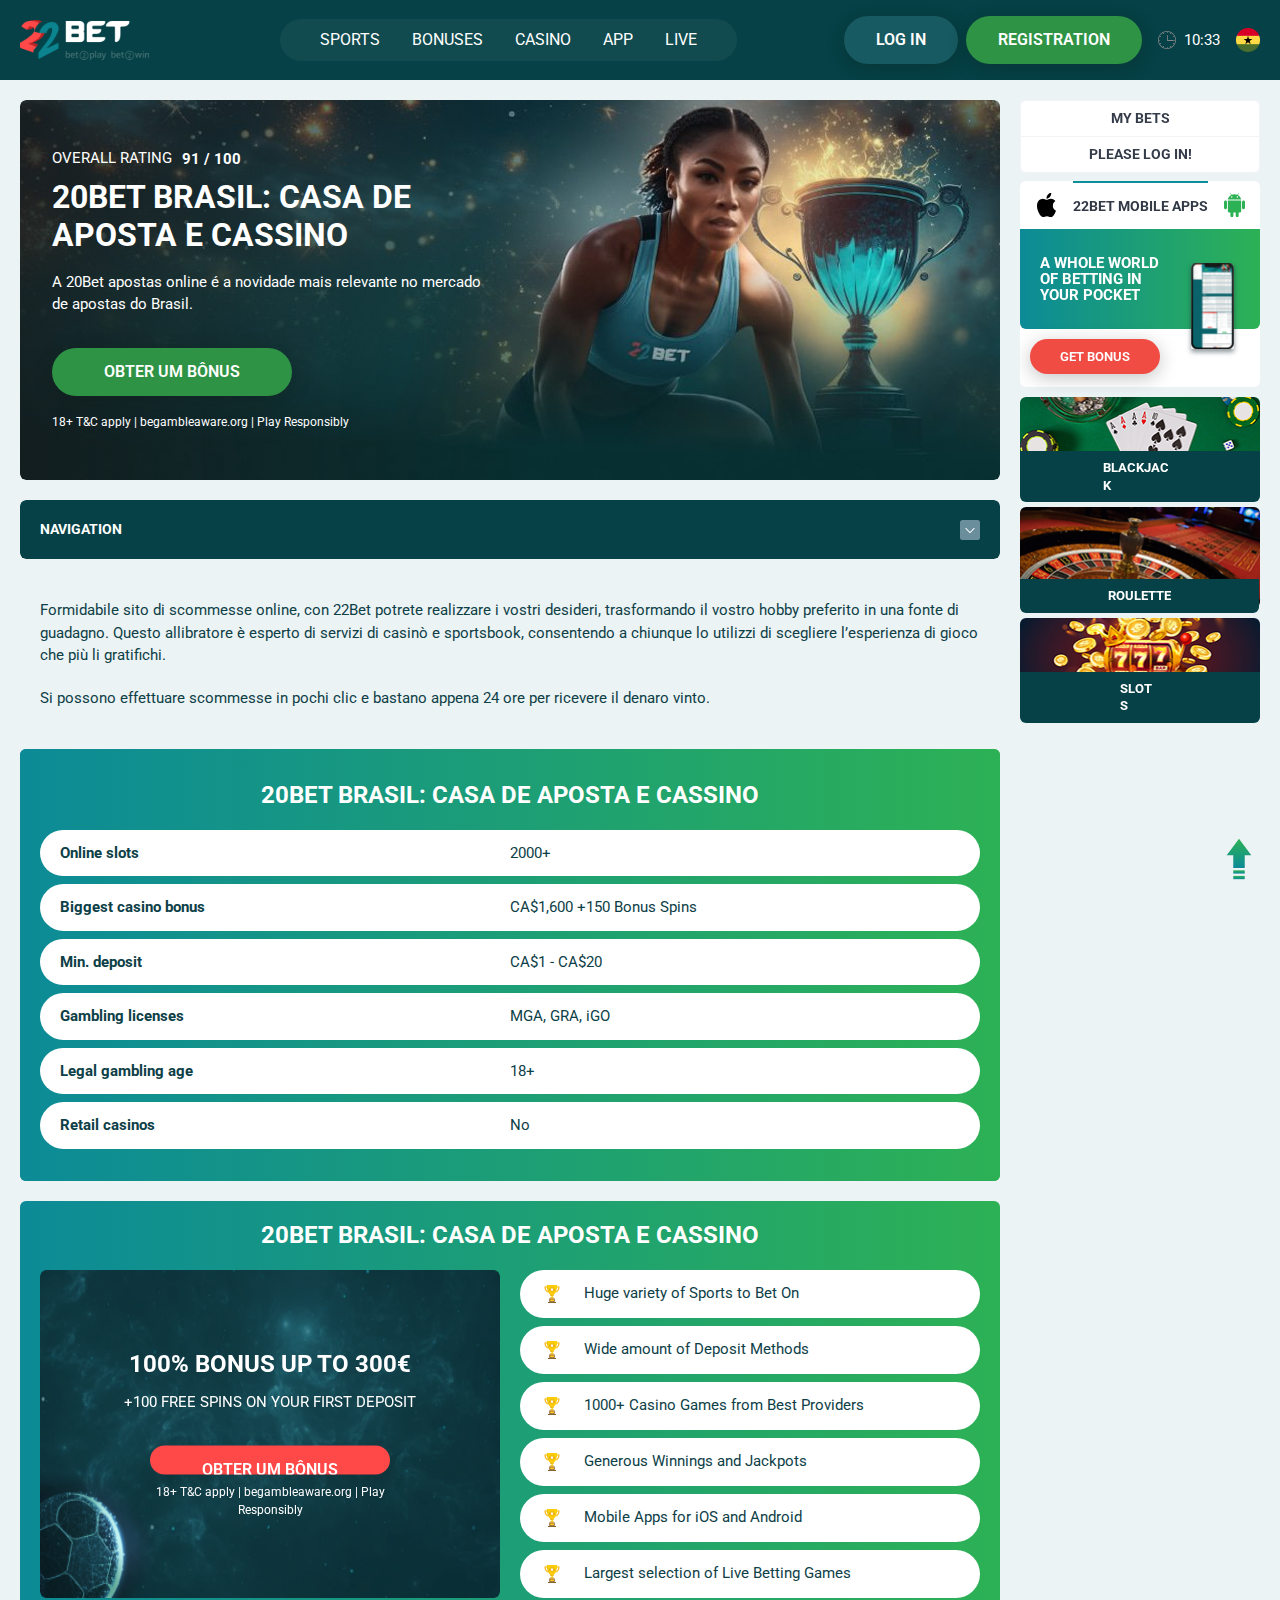
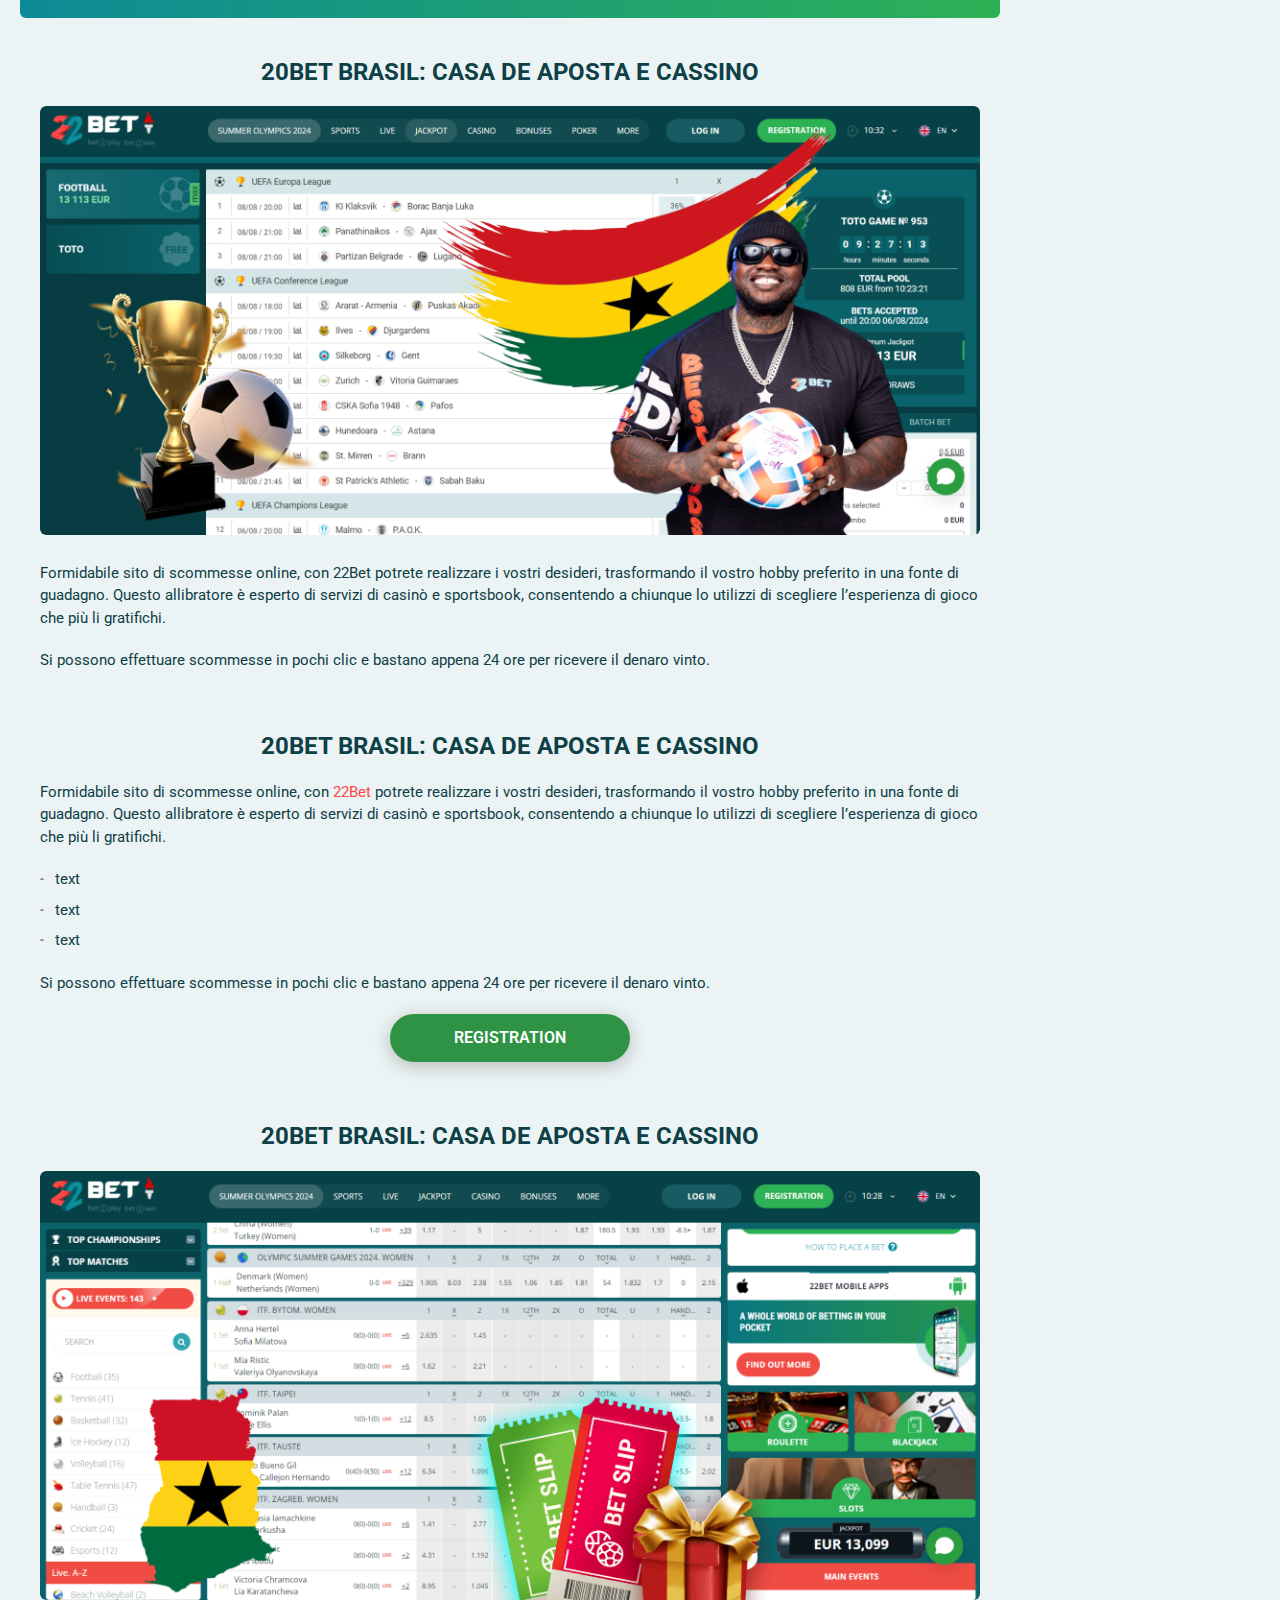
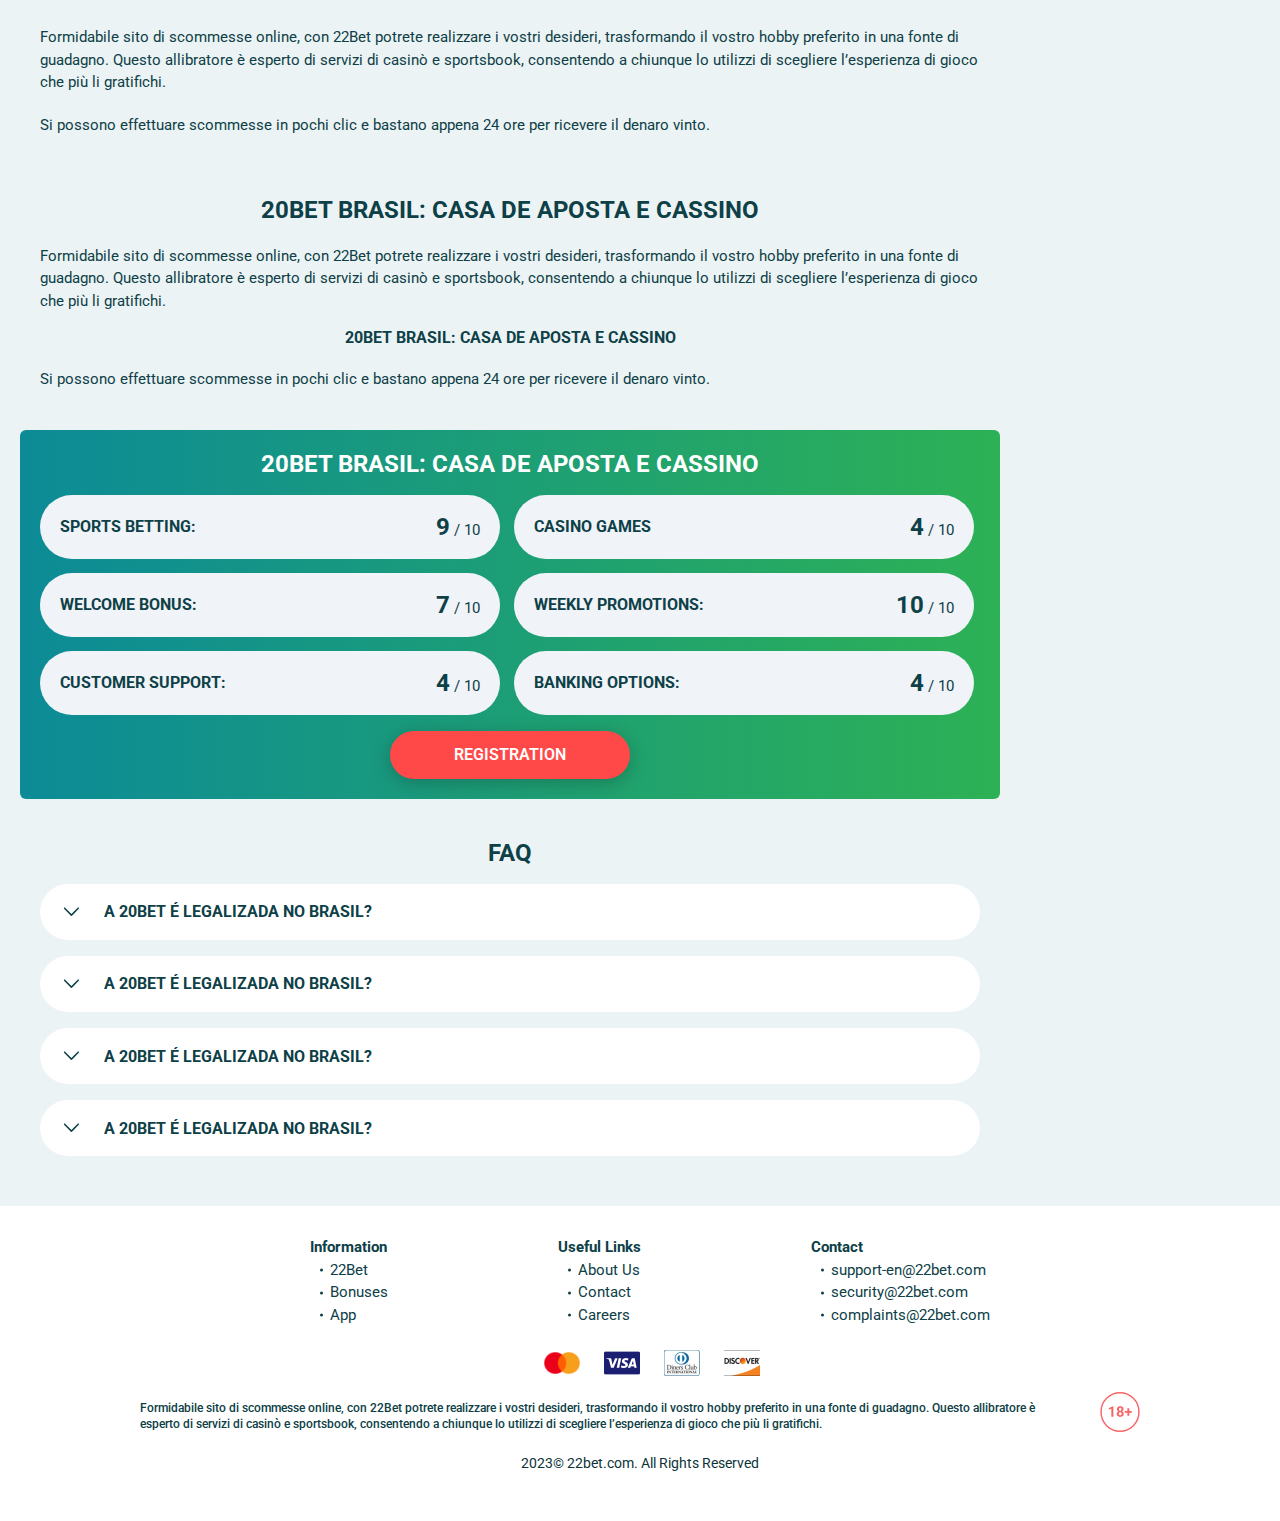
==== commit 3fdfd1e6: "исправление" ====
--- a/index.html
+++ b/index.html
@@ -498,10 +498,13 @@
              <a href="#" class="button sidebar__button">get bonus</a>
              </div>
              <div class="sidebar__cards">
-                <a href="#"><img src="./images/sidebar/blackjack.png" width="115" alt="blackjack" title></a>
-              <a href="#"><img src="./images/sidebar/roulette.png" width="115" alt="roulette" title></a>
+                <a href="#"><img src="./images/sidebar/blackjack.png" width="115" alt="blackjack" title>
+                <div class="sidebar__text">Blackjack</div></a>
+              <a href="#"><img src="./images/sidebar/roulette.png" width="115" alt="roulette" title>
+              <div class="sidebar__text sidebar__text-first">Roulette</div></a>
              
-             <a href="#"><img src="./images/sidebar/slots.png" width="240" alt="slots" title></a>
+             <a href="#"><img src="./images/sidebar/slots.png" width="240" alt="slots" title>
+              <div class="sidebar__text sidebar__text-last">Slots</div></a>
              </div>
         </aside> 
         <div class=""  onclick="scrollToTop()">
--- a/css/main.css
+++ b/css/main.css
@@ -662,8 +662,38 @@
 }
 
 .sidebar__cards a img{
+  position: relative;
   width: 100%;
-  height: auto;
+  height:auto;
+  display: block;
+  border-top-left-radius: 6px;
+  border-top-right-radius: 6px;
+  border-radius: 6px;
+  
+}
+
+.sidebar__text{
+  position: absolute;
+  bottom:-5px;
+  background: #054146;
+  padding: 8px 83.3px;
+  border-bottom-left-radius: 6px;
+  border-bottom-right-radius: 6px;
+  color:#ffffff;
+  font-weight: 700;
+  font-size: 13px;
+  line-height: 17.7px;
+  text-transform: uppercase;
+  overflow: hidden;
+  
+}
+
+.sidebar__text-first{
+  padding: 8px 88px;
+}
+
+.sidebar__text-last{
+  padding: 8px 100.4px;
 }
 
 /* -----------hero ----------- */
